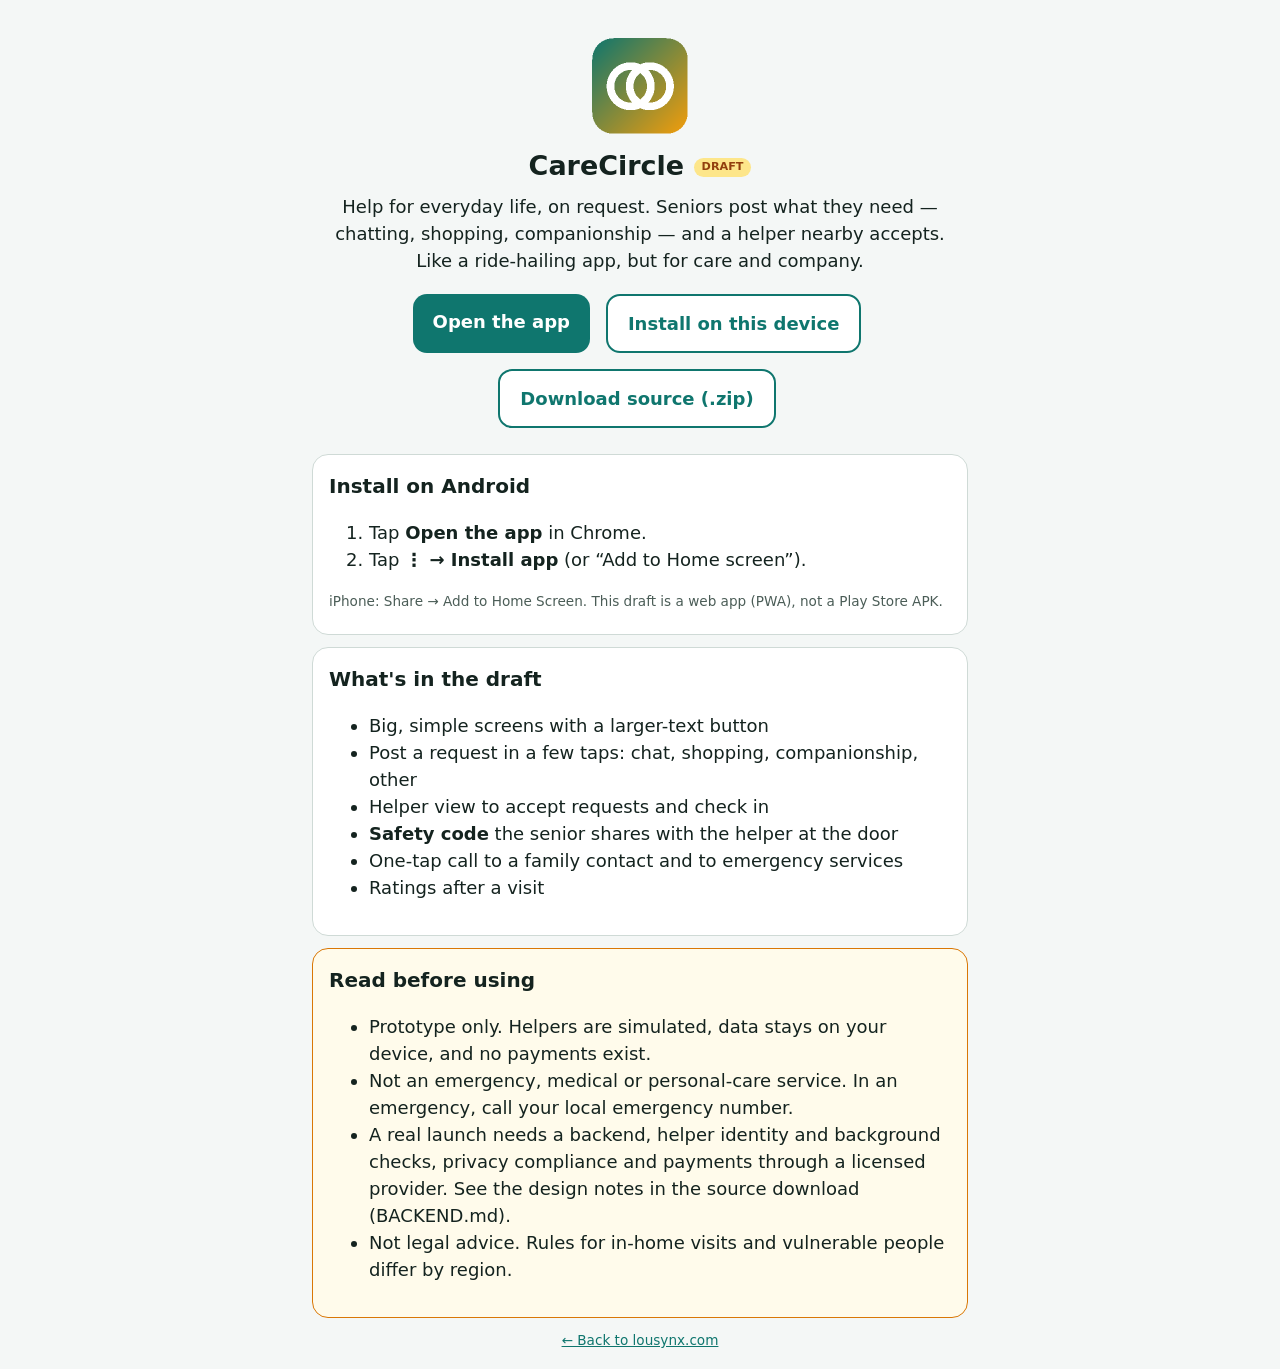
==== carecircle/index.html @ 21f4c28a "Add CareCircle draft app and second showcase card" ====
<!doctype html>
<html lang="en">
<head>
<meta charset="utf-8">
<meta name="viewport" content="width=device-width, initial-scale=1">
<meta name="theme-color" content="#0f766e">
<title>CareCircle (Draft) — Lousynx</title>
<link rel="manifest" href="manifest.webmanifest">
<link rel="icon" href="icon.svg" type="image/svg+xml">
<link rel="stylesheet" href="style.css">
</head>
<body>
<main>
  <section class="hero">
    <img src="icon-192.png" width="96" height="96" alt="CareCircle icon">
    <h1>CareCircle <span class="tag warn">DRAFT</span></h1>
    <p>Help for everyday life, on request. Seniors post what they need — chatting, shopping, companionship — and a helper nearby accepts. Like a ride-hailing app, but for care and company.</p>
    <div class="btnrow">
      <a class="btn" href="app.html">Open the app</a>
      <button id="install" class="btn ghost" hidden>Install on this device</button>
      <a class="btn ghost" href="carecircle-draft-source.zip" download>Download source (.zip)</a>
    </div>
  </section>

  <section class="card">
    <h2>Install on Android</h2>
    <ol>
      <li>Tap <b>Open the app</b> in Chrome.</li>
      <li>Tap <b>⋮ → Install app</b> (or “Add to Home screen”).</li>
    </ol>
    <p class="hint">iPhone: Share → Add to Home Screen. This draft is a web app (PWA), not a Play Store APK.</p>
  </section>

  <section class="card">
    <h2>What's in the draft</h2>
    <ul>
      <li>Big, simple screens with a larger-text button</li>
      <li>Post a request in a few taps: chat, shopping, companionship, other</li>
      <li>Helper view to accept requests and check in</li>
      <li><b>Safety code</b> the senior shares with the helper at the door</li>
      <li>One-tap call to a family contact and to emergency services</li>
      <li>Ratings after a visit</li>
    </ul>
  </section>

  <section class="card warnbox">
    <h2>Read before using</h2>
    <ul>
      <li>Prototype only. Helpers are simulated, data stays on your device, and no payments exist.</li>
      <li>Not an emergency, medical or personal-care service. In an emergency, call your local emergency number.</li>
      <li>A real launch needs a backend, helper identity and background checks, privacy compliance and payments through a licensed provider. See the design notes in the source download (BACKEND.md).</li>
      <li>Not legal advice. Rules for in-home visits and vulnerable people differ by region.</li>
    </ul>
  </section>
  <p class="hint" style="text-align:center"><a href="../">← Back to lousynx.com</a></p>
</main>
<script>
let d;addEventListener('beforeinstallprompt',e=>{e.preventDefault();d=e;const b=document.getElementById('install');b.hidden=false;b.onclick=async()=>{d.prompt();await d.userChoice;b.hidden=true}});
if('serviceWorker' in navigator)navigator.serviceWorker.register('sw.js').catch(()=>{});
</script>
</body>
</html>
---- carecircle/style.css ----
:root{--bg:#f4f7f6;--card:#fff;--ink:#14231f;--mute:#4b5d57;--brand:#0f766e;--line:#cfdad6;--red:#b91c1c;--warn:#92400e;--fs:18px}
*{box-sizing:border-box}
html,body{margin:0}
body{font:var(--fs)/1.5 system-ui,-apple-system,Segoe UI,Roboto,sans-serif;background:var(--bg);color:var(--ink)}
body.big{--fs:23px}
.appbody{padding:60px 0 84px}
.top{position:fixed;inset:0 0 auto 0;height:54px;display:flex;align-items:center;gap:10px;padding:0 14px;background:var(--brand);color:#fff;z-index:5}
.top strong{font-size:1.05rem}
.top .btn{margin-left:auto}.top .btn+.btn{margin-left:0}
.roles{display:flex;gap:8px;max-width:680px;margin:0 auto;padding:10px 12px 0}
.roles button{flex:1;padding:12px;border-radius:12px;border:2px solid var(--brand);background:#fff;color:var(--brand);font:inherit;font-weight:700;cursor:pointer}
.roles button[aria-pressed=true]{background:var(--brand);color:#fff}
main{max-width:680px;margin:0 auto;padding:12px}
.pad{padding:4px 4px 0}
.card{background:var(--card);border:1px solid var(--line);border-radius:16px;padding:16px;margin-bottom:12px}
.card.danger{border:2px solid var(--red)}
h2{margin:0 0 8px;font-size:1.25rem}h3{margin:0 0 6px}
p{margin:.4rem 0}
.hint,small{color:var(--mute);font-size:.85rem}
small{display:block}
.err{color:var(--red);font-weight:600}
.tag{display:inline-block;font-size:.7rem;padding:1px 8px;border-radius:999px;background:#e2e8e6;color:var(--mute);vertical-align:middle}
.tag.warn{background:#fde68a;color:var(--warn)}
label{display:block;margin:10px 0;font-weight:600}
input,select,textarea{display:block;width:100%;margin-top:6px;padding:12px;border-radius:12px;border:2px solid var(--line);background:#fff;color:var(--ink);font:inherit}
input:focus,select:focus,textarea:focus,button:focus-visible,a:focus-visible{outline:3px solid #f59e0b;outline-offset:2px}
.btn{background:var(--brand);color:#fff;border:0;padding:14px 20px;border-radius:14px;font:inherit;font-weight:700;cursor:pointer;text-decoration:none;display:inline-block;margin:6px 6px 0 0;min-height:48px}
.btn.sm{padding:8px 12px;min-height:0;font-size:.85rem;margin:0}
.btn.big{display:block;width:100%;text-align:center;font-size:1.1rem;padding:18px}
.btn.red{background:var(--red)}
.btn.ghost{background:#fff;color:var(--brand);border:2px solid var(--brand)}
.top .btn.ghost{background:transparent;color:#fff;border-color:#fff}
.grid{display:grid;grid-template-columns:1fr 1fr;gap:10px}
.tile{display:flex;flex-direction:column;align-items:center;gap:4px;text-align:center;padding:18px 10px;border-radius:16px;border:2px solid var(--line);background:#fff;font:inherit;color:var(--ink);cursor:pointer}
.tile .ico{font-size:2.2rem}.tile:hover{border-color:var(--brand)}
ul.plain{list-style:none;padding:0;margin:8px 0}
.acts{margin-top:10px}
.code{background:#ecfdf5;border:2px dashed var(--brand);border-radius:12px;padding:12px;margin:8px 0}
.code b{font-size:1.8rem;letter-spacing:.3rem}
.rate .star{background:none;border:0;font-size:2rem;color:#d97706;cursor:pointer;padding:2px 4px}
nav{position:fixed;inset:auto 0 0 0;display:flex;background:#fff;border-top:2px solid var(--line);z-index:5}
nav button{flex:1;padding:8px 2px;background:none;border:0;color:var(--mute);font:inherit;font-size:.78rem;cursor:pointer;display:flex;flex-direction:column;align-items:center}
nav button span{font-size:1.4rem}
nav button[aria-current=page]{color:var(--brand);font-weight:700;border-top:3px solid var(--brand)}
#toast{position:fixed;left:50%;bottom:92px;transform:translateX(-50%);background:#111d;color:#fff;padding:10px 16px;border-radius:999px;z-index:9;max-width:90%}
a{color:var(--brand)}
.hero{text-align:center;padding:26px 12px}
.hero h1{margin:.2em 0}
.btnrow{display:flex;gap:10px;flex-wrap:wrap;justify-content:center;margin-top:14px}
.warnbox{border-color:#d97706;background:#fffbeb}
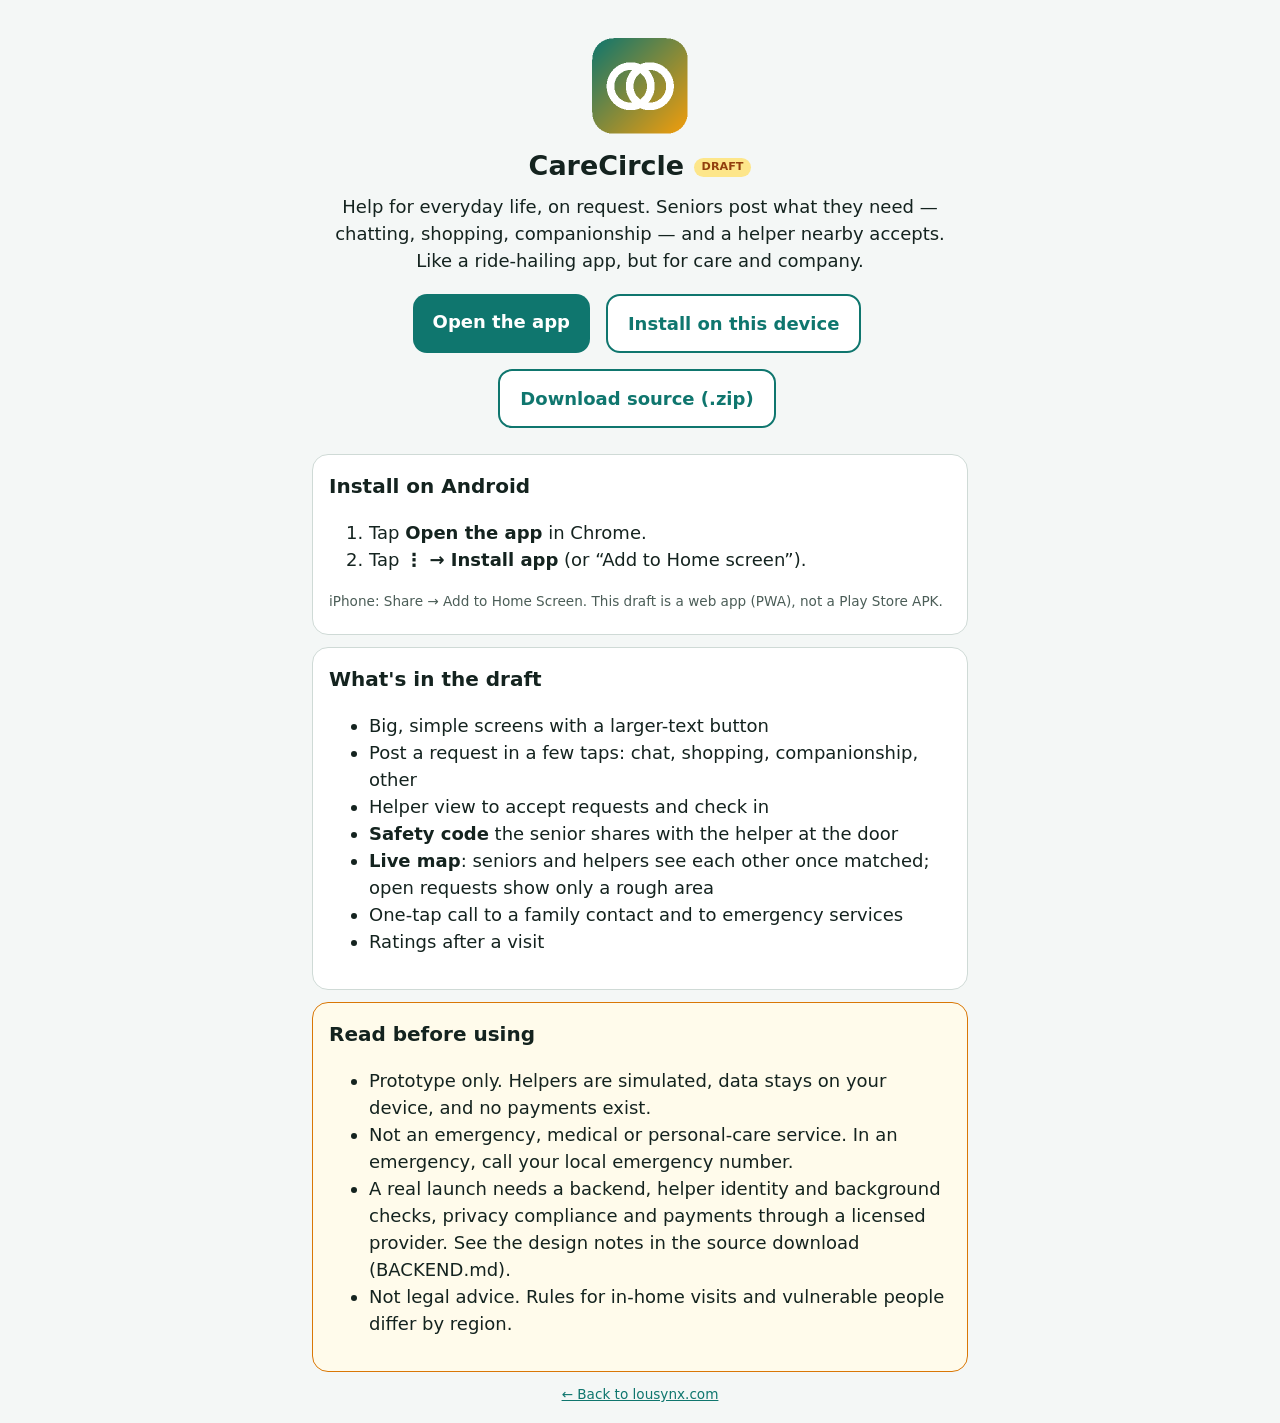
==== commit ead95a1f: "CareCircle: add live map with privacy-preserving location sharing" ====
--- a/carecircle/index.html
+++ b/carecircle/index.html
@@ -38,6 +38,7 @@
       <li>Post a request in a few taps: chat, shopping, companionship, other</li>
       <li>Helper view to accept requests and check in</li>
       <li><b>Safety code</b> the senior shares with the helper at the door</li>
+      <li><b>Live map</b>: seniors and helpers see each other once matched; open requests show only a rough area</li>
       <li>One-tap call to a family contact and to emergency services</li>
       <li>Ratings after a visit</li>
     </ul>
--- a/carecircle/style.css
+++ b/carecircle/style.css
@@ -44,6 +44,13 @@
 nav button[aria-current=page]{color:var(--brand);font-weight:700;border-top:3px solid var(--brand)}
 #toast{position:fixed;left:50%;bottom:92px;transform:translateX(-50%);background:#111d;color:#fff;padding:10px 16px;border-radius:999px;z-index:9;max-width:90%}
 a{color:var(--brand)}
+#map{height:52vh;min-height:300px;border-radius:14px;border:2px solid var(--line);margin:10px 0;z-index:0}
+.legend{font-size:.8rem;color:var(--mute);display:flex;flex-wrap:wrap;gap:4px 12px;align-items:center;margin-bottom:6px}
+.dot{display:inline-block;width:12px;height:12px;border-radius:50%;margin-right:4px;vertical-align:middle}
+.dot.me{background:#2563eb}.dot.helper{background:#16a34a}.dot.senior{background:#ea580c}.dot.area{background:#ea580c33;border:2px solid #ea580c}
+label.check{display:flex;align-items:center;gap:12px}
+label.check input{width:28px;height:28px;margin:0;flex:none}
+nav button{font-size:.7rem}
 .hero{text-align:center;padding:26px 12px}
 .hero h1{margin:.2em 0}
 .btnrow{display:flex;gap:10px;flex-wrap:wrap;justify-content:center;margin-top:14px}
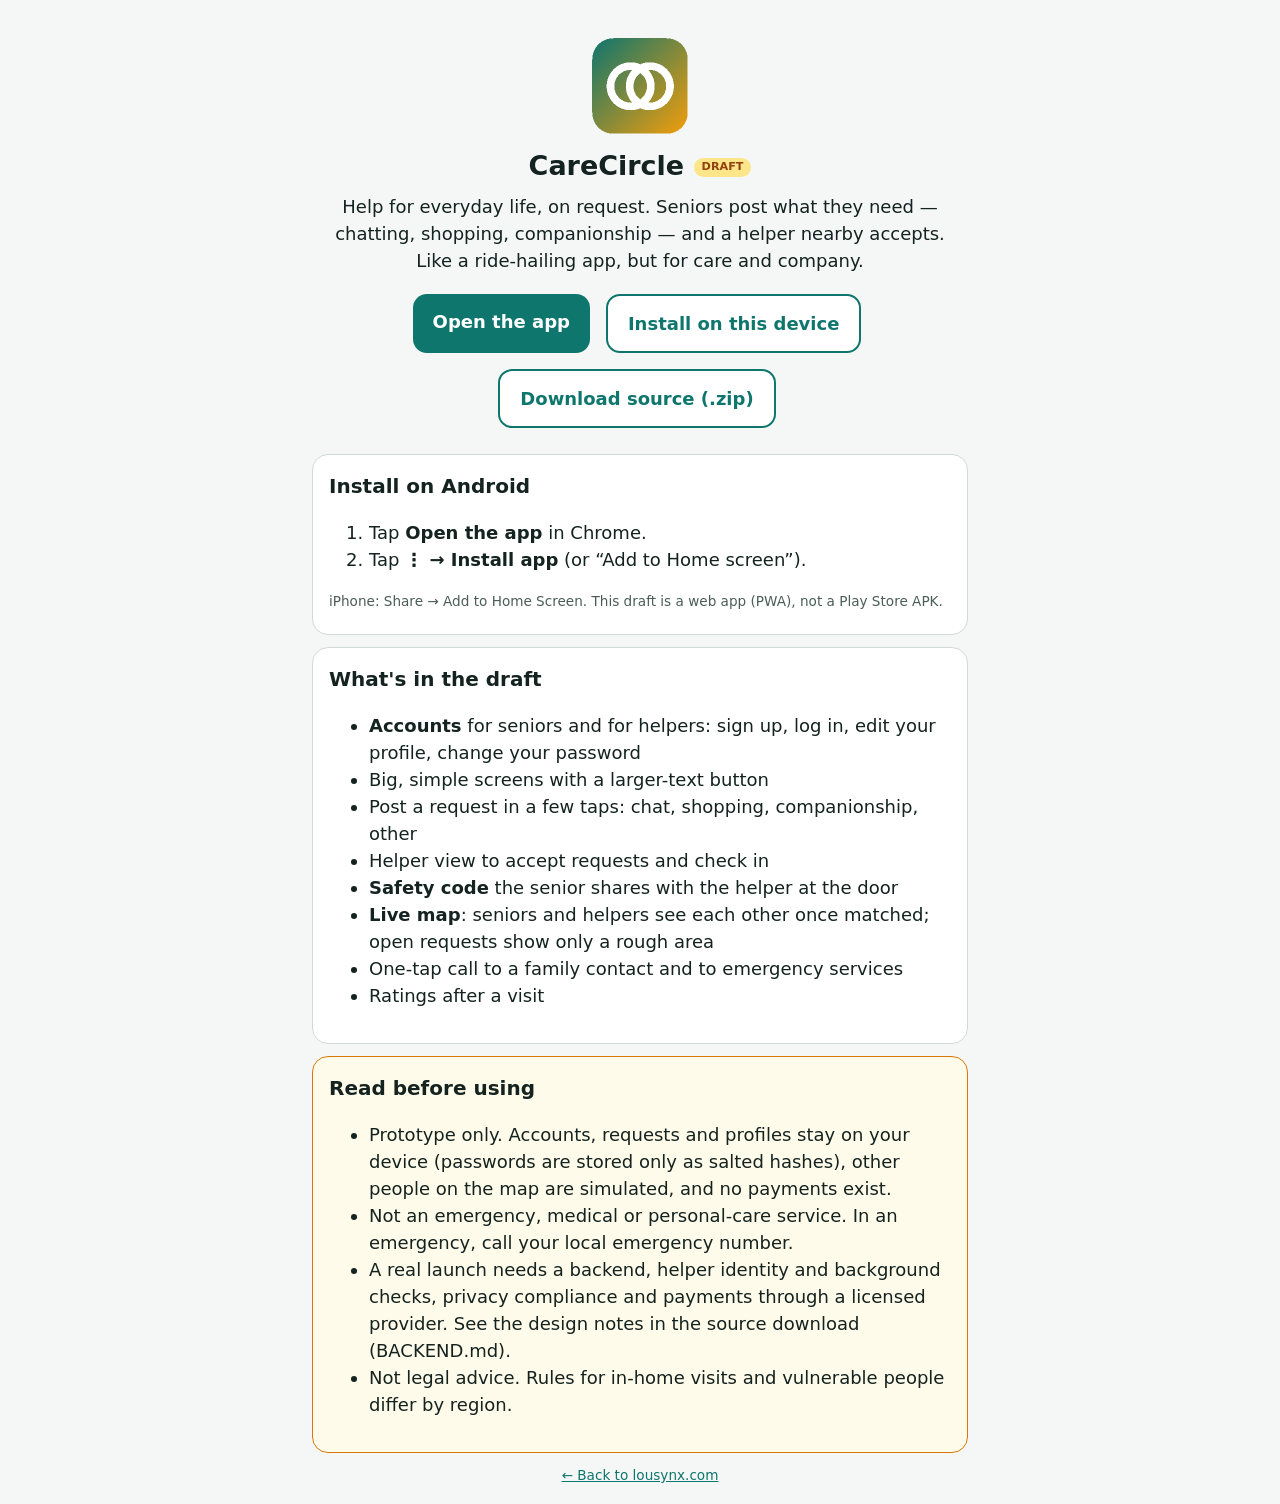
==== commit 3d6f1cfa: "CareCircle: add registration, login and editable profiles for seniors and helpers" ====
--- a/carecircle/index.html
+++ b/carecircle/index.html
@@ -34,6 +34,7 @@
   <section class="card">
     <h2>What's in the draft</h2>
     <ul>
+      <li><b>Accounts</b> for seniors and for helpers: sign up, log in, edit your profile, change your password</li>
       <li>Big, simple screens with a larger-text button</li>
       <li>Post a request in a few taps: chat, shopping, companionship, other</li>
       <li>Helper view to accept requests and check in</li>
@@ -47,7 +48,7 @@
   <section class="card warnbox">
     <h2>Read before using</h2>
     <ul>
-      <li>Prototype only. Helpers are simulated, data stays on your device, and no payments exist.</li>
+      <li>Prototype only. Accounts, requests and profiles stay on your device (passwords are stored only as salted hashes), other people on the map are simulated, and no payments exist.</li>
       <li>Not an emergency, medical or personal-care service. In an emergency, call your local emergency number.</li>
       <li>A real launch needs a backend, helper identity and background checks, privacy compliance and payments through a licensed provider. See the design notes in the source download (BACKEND.md).</li>
       <li>Not legal advice. Rules for in-home visits and vulnerable people differ by region.</li>
--- a/carecircle/style.css
+++ b/carecircle/style.css
@@ -55,3 +55,22 @@
 .hero h1{margin:.2em 0}
 .btnrow{display:flex;gap:10px;flex-wrap:wrap;justify-content:center;margin-top:14px}
 .warnbox{border-color:#d97706;background:#fffbeb}
+
+/* accounts & profile */
+.seg{display:flex;gap:6px;margin-bottom:10px}
+.seg button{flex:1;padding:12px;border-radius:12px;border:2px solid var(--brand);background:#fff;color:var(--brand);font:inherit;font-weight:700;cursor:pointer}
+.seg button[aria-selected=true]{background:var(--brand);color:#fff}
+fieldset{border:0;padding:0;margin:8px 0}
+legend{font-weight:700;margin-bottom:6px;padding:0}
+.rolecard{display:block;margin:8px 0}
+.rolecard input{position:absolute;opacity:0;width:1px;height:1px}
+.rolecard span{display:block;border:2px solid var(--line);border-radius:14px;padding:12px;background:#fff;cursor:pointer}
+.rolecard input:checked+span{border-color:var(--brand);background:#ecfdf5}
+.rolecard input:focus-visible+span{outline:3px solid #f59e0b;outline-offset:2px}
+.prof{display:flex;gap:14px;align-items:center}
+.avatar{flex:none;width:64px;height:64px;border-radius:50%;background:var(--brand);color:#fff;display:flex;align-items:center;justify-content:center;font-size:1.5rem;font-weight:700}
+.btn.danger{color:var(--red);border-color:var(--red)}
+details summary{cursor:pointer}
+fieldset.svc label.check{margin:6px 0;font-weight:500}
+p.err:empty{display:none}
+.ok{color:#047857;font-weight:600}
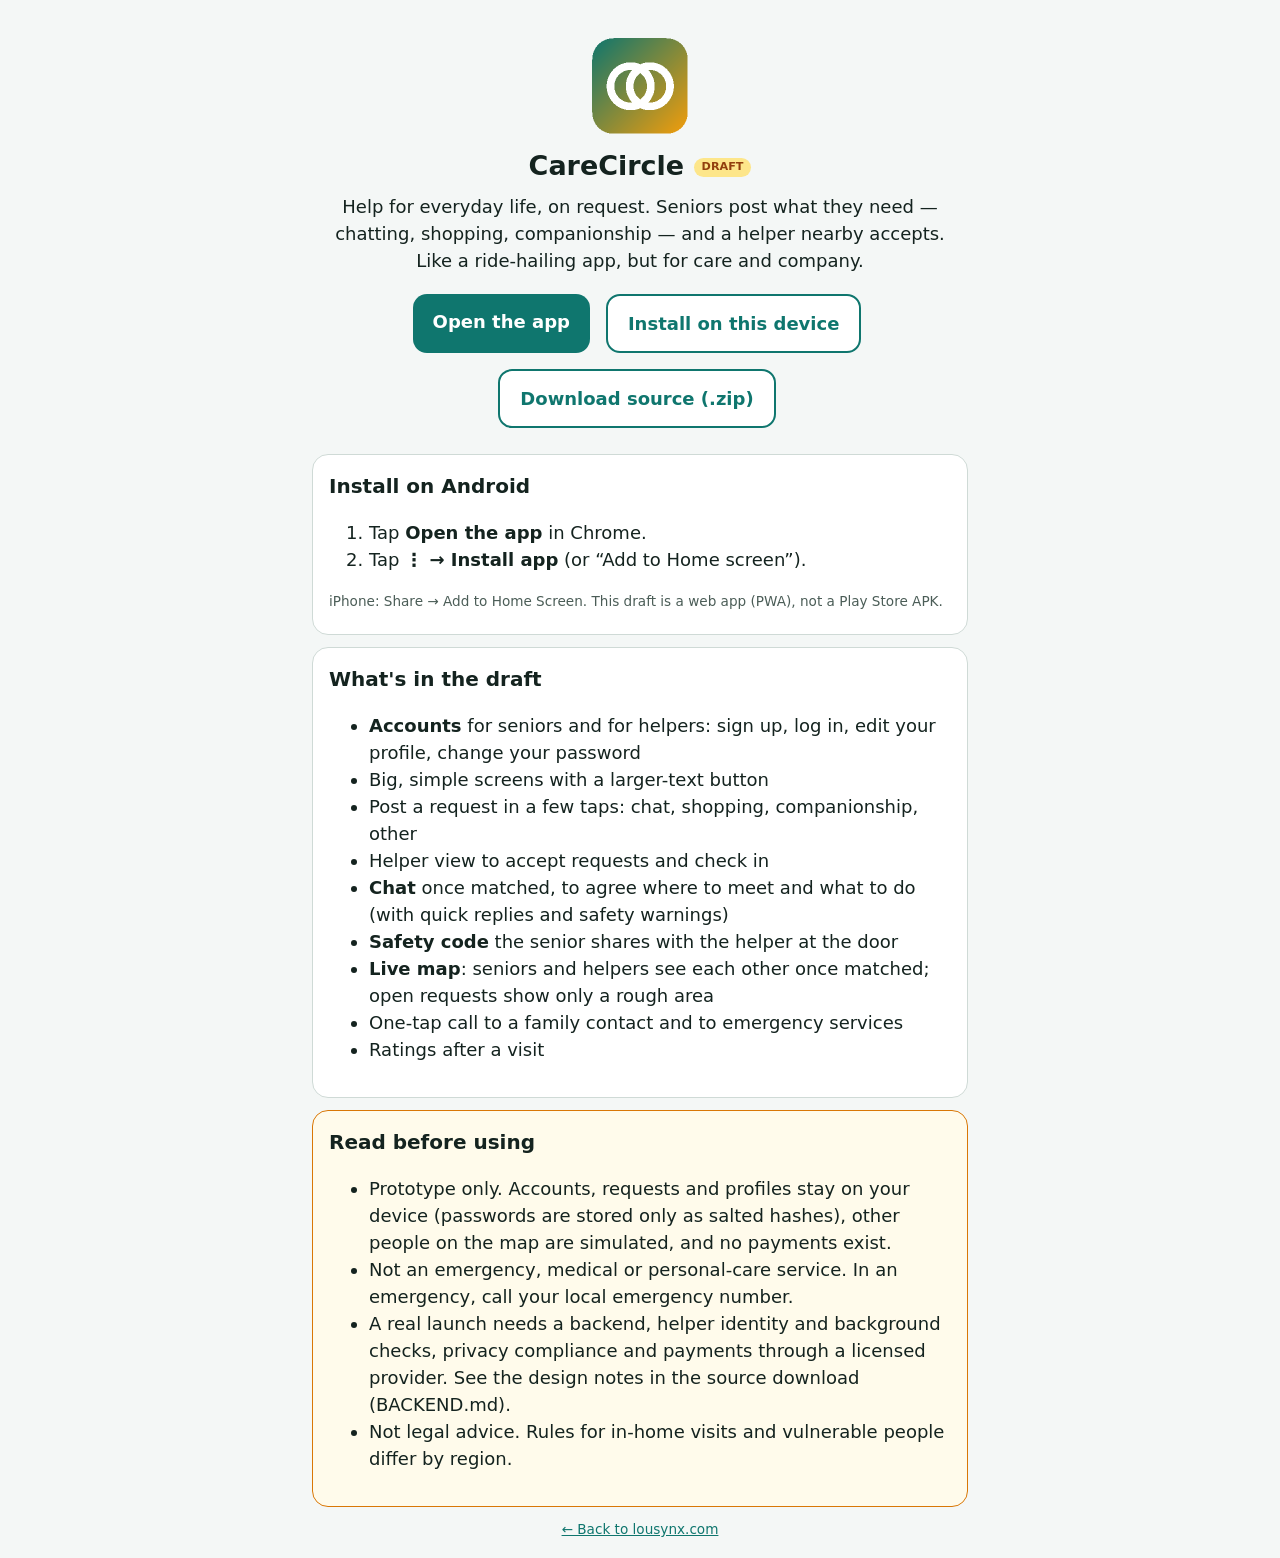
==== commit e3c37345: "CareCircle: add in-app chat between matched seniors and helpers" ====
--- a/carecircle/index.html
+++ b/carecircle/index.html
@@ -38,6 +38,7 @@
       <li>Big, simple screens with a larger-text button</li>
       <li>Post a request in a few taps: chat, shopping, companionship, other</li>
       <li>Helper view to accept requests and check in</li>
+      <li><b>Chat</b> once matched, to agree where to meet and what to do (with quick replies and safety warnings)</li>
       <li><b>Safety code</b> the senior shares with the helper at the door</li>
       <li><b>Live map</b>: seniors and helpers see each other once matched; open requests show only a rough area</li>
       <li>One-tap call to a family contact and to emergency services</li>
--- a/carecircle/style.css
+++ b/carecircle/style.css
@@ -74,3 +74,21 @@
 fieldset.svc label.check{margin:6px 0;font-weight:500}
 p.err:empty{display:none}
 .ok{color:#047857;font-weight:600}
+
+/* chat */
+.chat .chathead{display:flex;gap:12px;align-items:center;margin-bottom:6px}
+.chat h2{margin:0}
+.hint.safe{background:#fffbeb;border:1px solid #fcd34d;border-radius:10px;padding:8px 10px}
+.chatlog{list-style:none;margin:10px 0;padding:10px;height:42vh;min-height:220px;overflow-y:auto;background:#f1f5f4;border-radius:14px;display:flex;flex-direction:column;gap:8px}
+.bubble{max-width:82%;padding:10px 12px;border-radius:16px;word-wrap:break-word;overflow-wrap:anywhere}
+.bubble small{display:block;margin-top:2px;opacity:.75}
+.bubble.me{align-self:flex-end;background:var(--brand);color:#fff;border-bottom-right-radius:4px}
+.bubble.me small{color:#d1fae5}
+.bubble.them{align-self:flex-start;background:#fff;border:1px solid var(--line);border-bottom-left-radius:4px}
+.chatlog .empty{align-self:center;margin:auto}
+.chips{display:flex;gap:6px;overflow-x:auto;padding:4px 0 8px}
+.chip{flex:none;border:2px solid var(--line);background:#fff;color:var(--ink);padding:8px 12px;border-radius:999px;font:inherit;font-size:.85rem;cursor:pointer}
+.chip:hover{border-color:var(--brand)}
+.badge{display:inline-block;background:#dc2626;color:#fff;border-radius:999px;font-size:.72rem;font-style:normal;padding:0 7px;margin-left:4px;vertical-align:middle;line-height:1.5}
+nav button span{position:relative}
+.sr{position:absolute;width:1px;height:1px;overflow:hidden;clip:rect(0 0 0 0)}
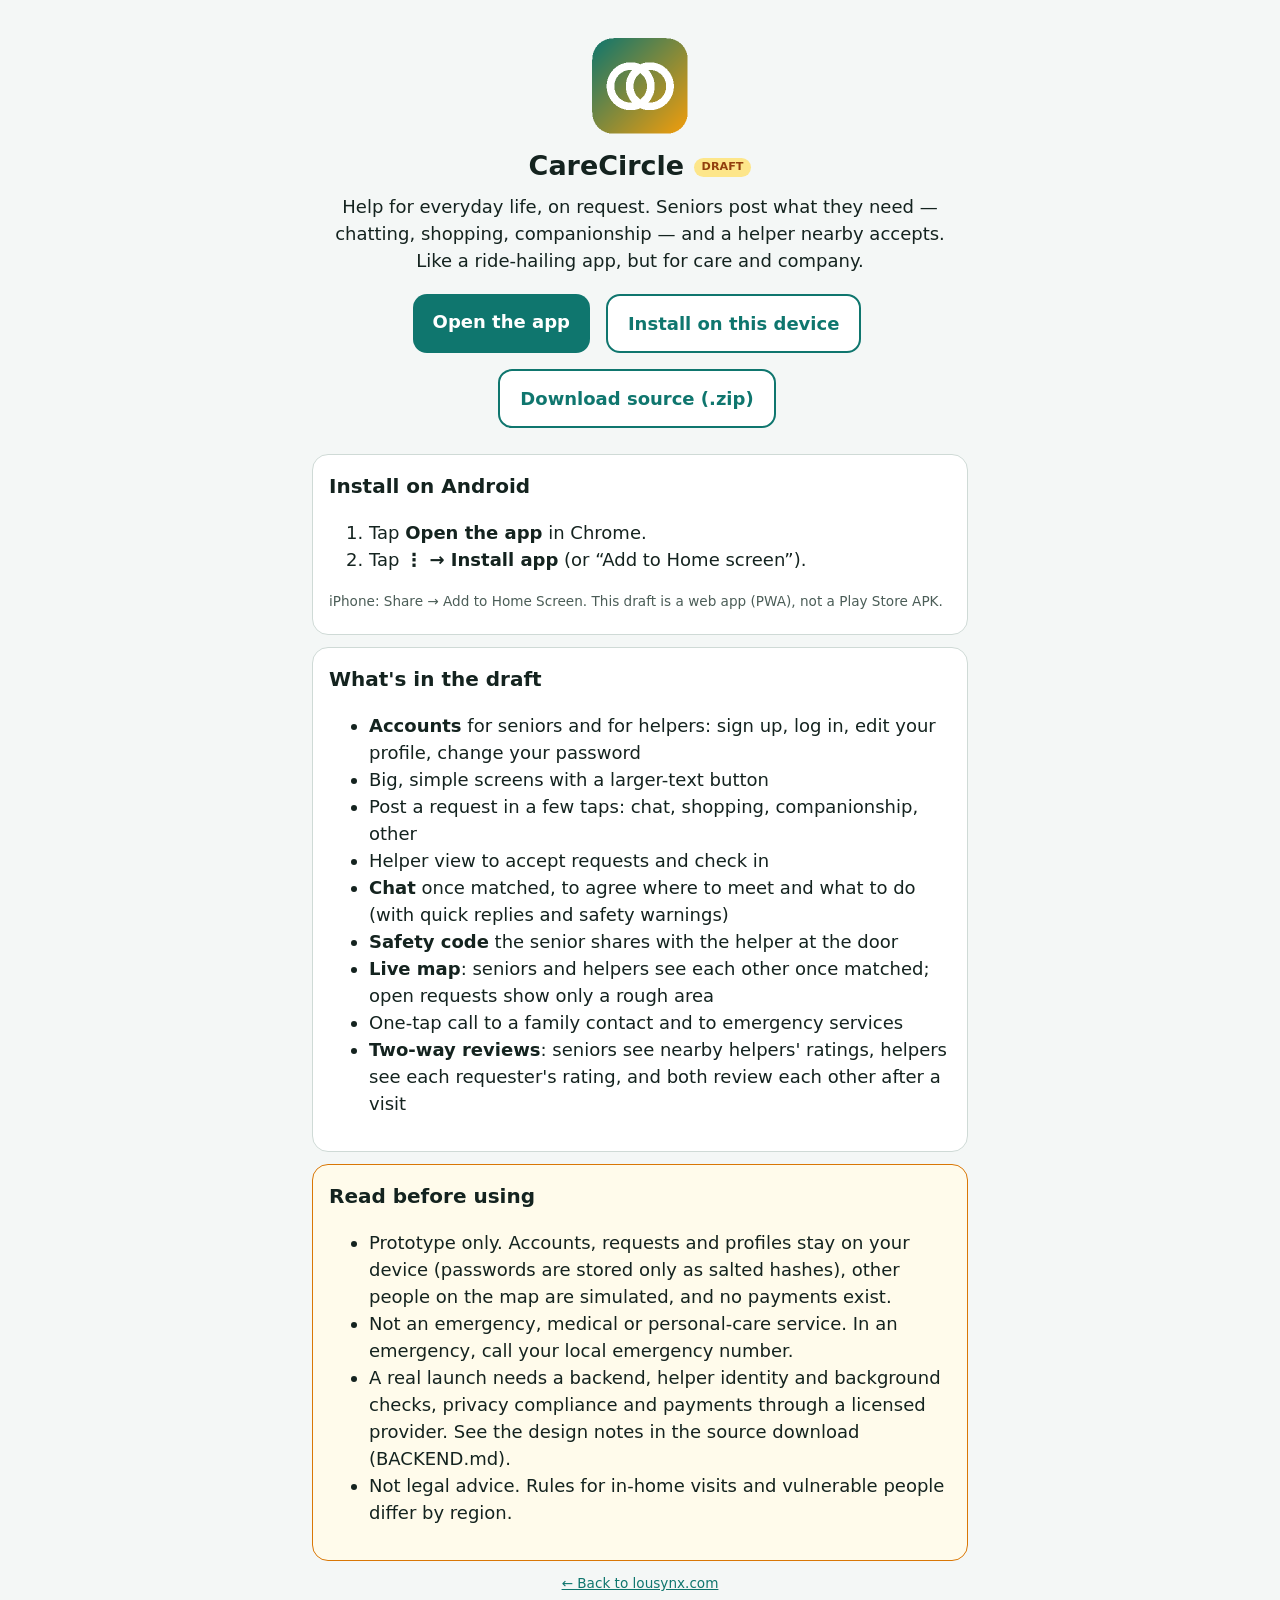
==== commit bcce4037: "CareCircle: add two-way reviews (helper ratings for seniors, requester ratings for helpers)" ====
--- a/carecircle/index.html
+++ b/carecircle/index.html
@@ -42,7 +42,7 @@
       <li><b>Safety code</b> the senior shares with the helper at the door</li>
       <li><b>Live map</b>: seniors and helpers see each other once matched; open requests show only a rough area</li>
       <li>One-tap call to a family contact and to emergency services</li>
-      <li>Ratings after a visit</li>
+      <li><b>Two-way reviews</b>: seniors see nearby helpers' ratings, helpers see each requester's rating, and both review each other after a visit</li>
     </ul>
   </section>
 
--- a/carecircle/style.css
+++ b/carecircle/style.css
@@ -92,3 +92,21 @@
 .badge{display:inline-block;background:#dc2626;color:#fff;border-radius:999px;font-size:.72rem;font-style:normal;padding:0 7px;margin-left:4px;vertical-align:middle;line-height:1.5}
 nav button span{position:relative}
 .sr{position:absolute;width:1px;height:1px;overflow:hidden;clip:rect(0 0 0 0)}
+
+/* reviews */
+.rating{font-weight:700;color:#b45309;white-space:nowrap}
+.rating small{color:var(--mute);font-weight:500}
+.rating.new{font-weight:600;color:var(--mute)}
+.stars{color:#d97706;letter-spacing:1px}
+.helper .hrow{display:flex;gap:8px;align-items:center;flex-wrap:wrap}
+.reviews{list-style:none;margin:8px 0 0;padding:0}
+.reviews li{padding:8px 0;border-top:1px solid var(--line)}
+form.rv fieldset{border:2px solid var(--line);border-radius:14px;padding:12px;margin:10px 0 0}
+.starpick{display:inline-flex;flex-direction:row-reverse;position:relative}
+.starpick input{position:absolute;opacity:0;width:1px;height:1px}
+.starpick label{font-size:2.4rem;line-height:1;color:#cbd5d1;cursor:pointer;padding:0 3px;margin:0}
+.starpick input:checked~label,.starpick label:hover,.starpick label:hover~label{color:#d97706}
+.starpick input:focus-visible+label{outline:3px solid #f59e0b;border-radius:6px}
+.tagpick{display:flex;flex-wrap:wrap;gap:6px;margin:8px 0}
+.tagpick .chip{display:inline-flex;align-items:center;gap:6px;margin:0;font-weight:500}
+.tagpick .chip input{width:18px;height:18px;margin:0}
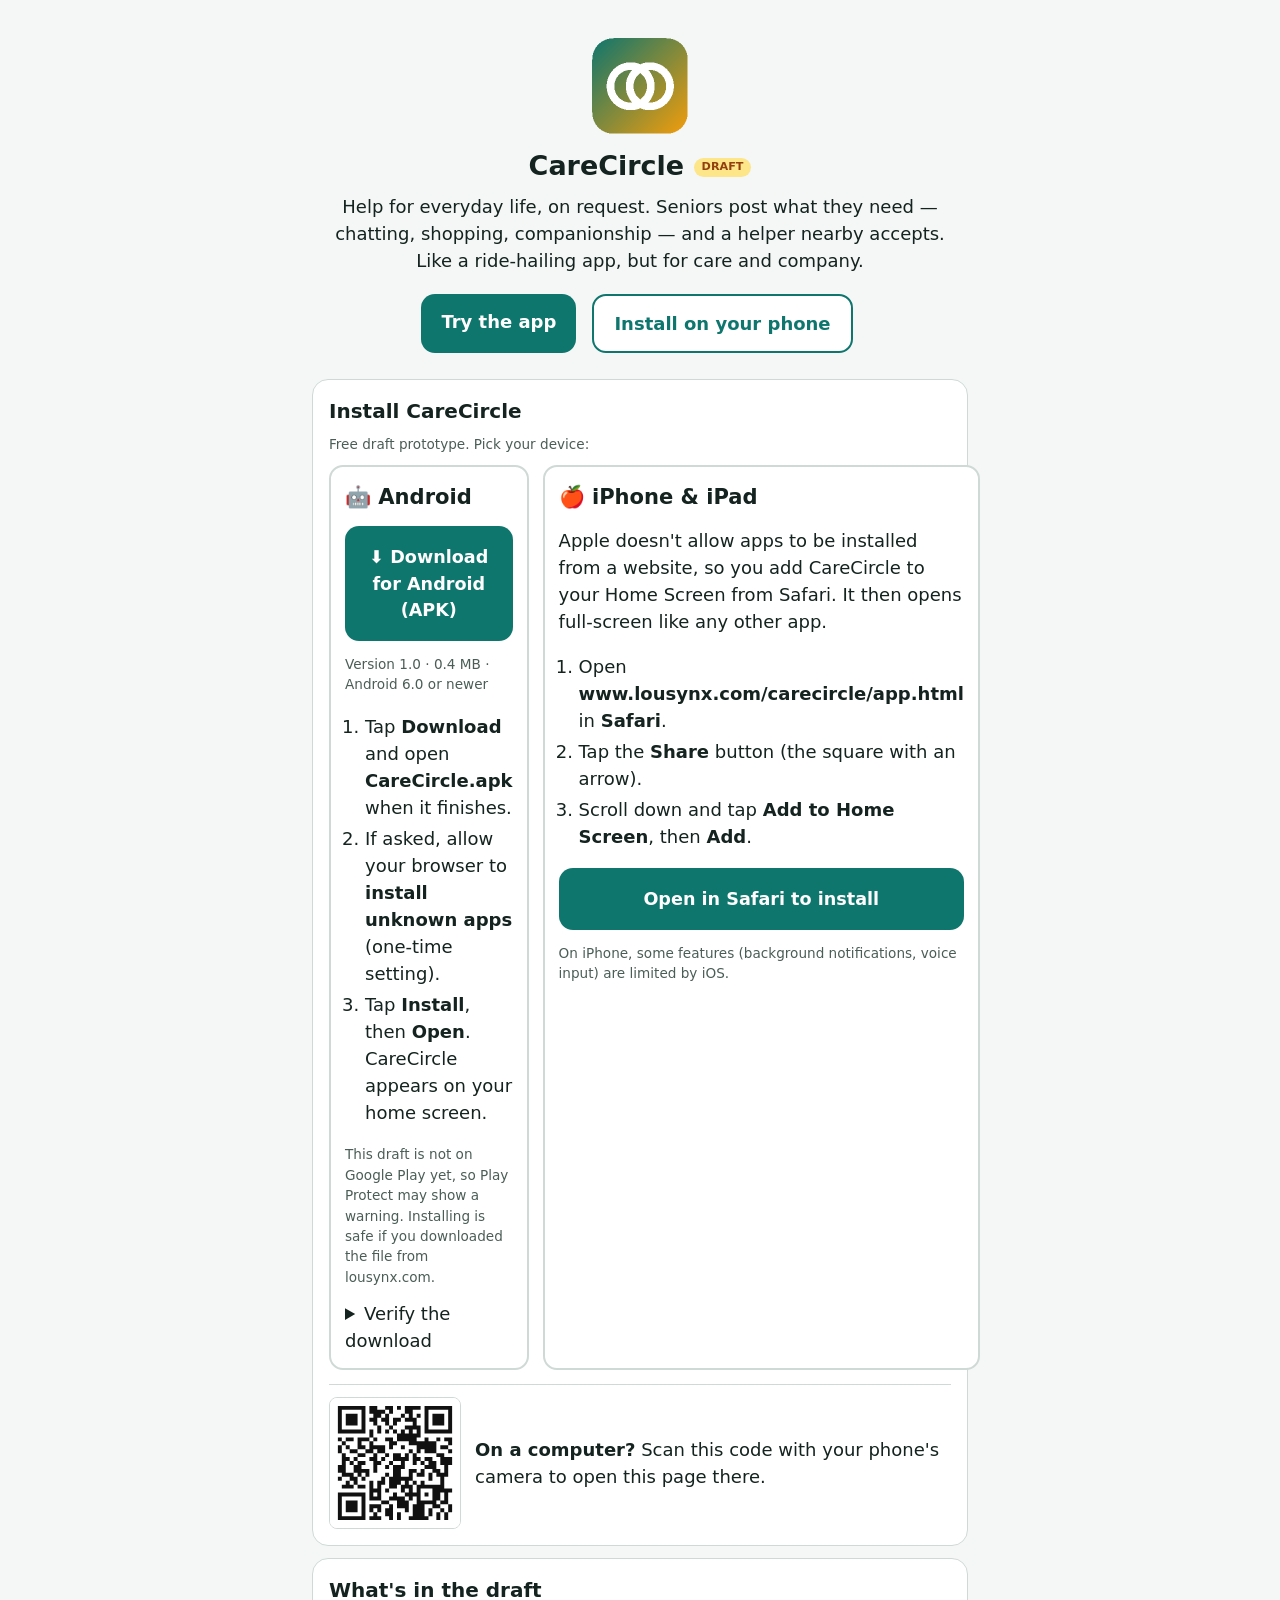
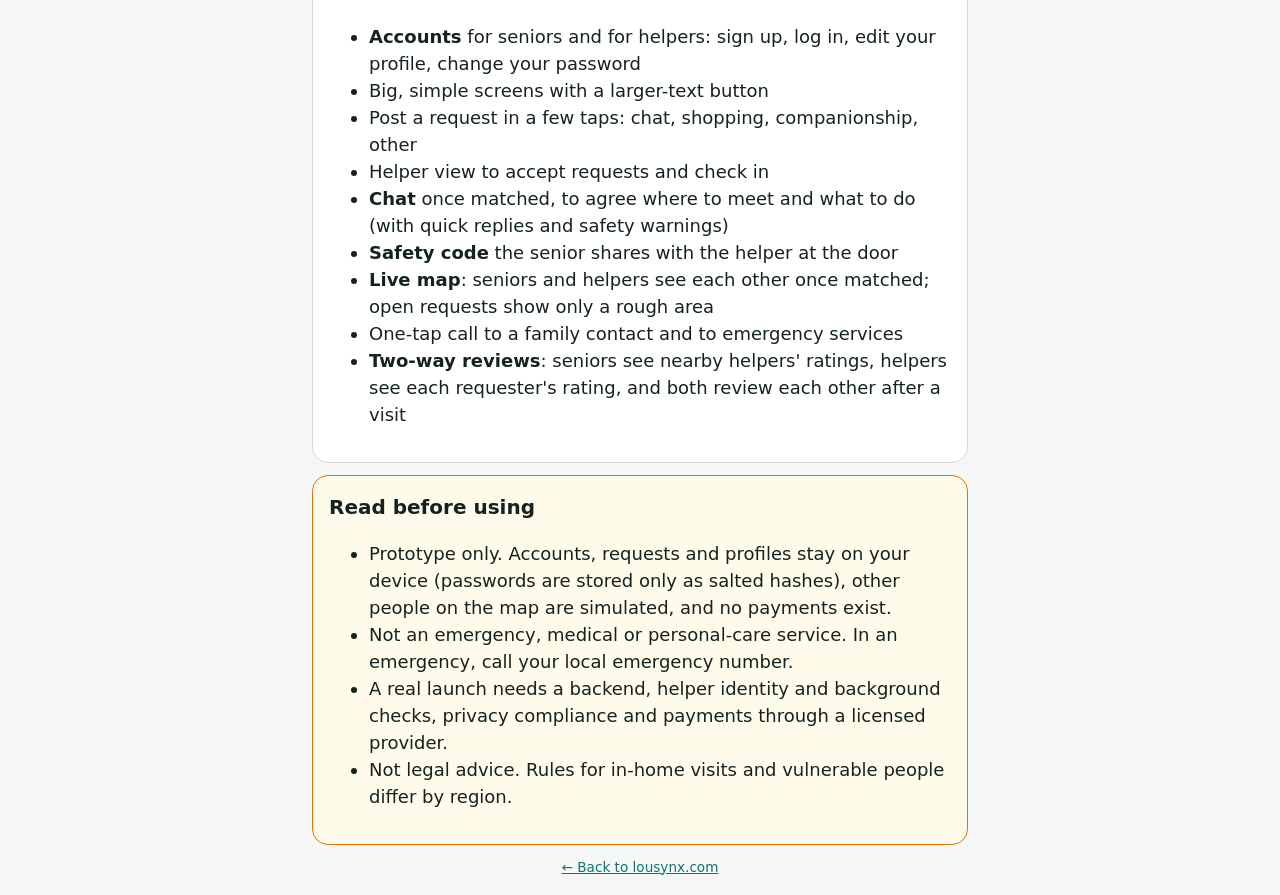
==== commit aec988f2: "Add Android APK installers and iPhone Home Screen install guides for the three showcase apps; remove" ====
--- a/carecircle/index.html
+++ b/carecircle/index.html
@@ -6,6 +6,11 @@
 <meta name="theme-color" content="#0f766e">
 <title>CareCircle (Draft) — Lousynx</title>
 <link rel="manifest" href="manifest.webmanifest">
+<meta name="mobile-web-app-capable" content="yes">
+<meta name="apple-mobile-web-app-capable" content="yes">
+<meta name="apple-mobile-web-app-title" content="CareCircle">
+<meta name="apple-mobile-web-app-status-bar-style" content="default">
+<link rel="apple-touch-icon" href="apple-touch-icon.png">
 <link rel="icon" href="icon.svg" type="image/svg+xml">
 <link rel="stylesheet" href="style.css">
 </head>
@@ -16,19 +21,41 @@
     <h1>CareCircle <span class="tag warn">DRAFT</span></h1>
     <p>Help for everyday life, on request. Seniors post what they need — chatting, shopping, companionship — and a helper nearby accepts. Like a ride-hailing app, but for care and company.</p>
     <div class="btnrow">
-      <a class="btn" href="app.html">Open the app</a>
-      <button id="install" class="btn ghost" hidden>Install on this device</button>
-      <a class="btn ghost" href="carecircle-draft-source.zip" download>Download source (.zip)</a>
+      <a class="btn" href="app.html">Try the app</a>
+      <a class="btn ghost" href="#install">Install on your phone</a>
+      <button id="install" class="btn ghost" hidden>Install from this browser</button>
     </div>
   </section>
 
-  <section class="card">
-    <h2>Install on Android</h2>
-    <ol>
-      <li>Tap <b>Open the app</b> in Chrome.</li>
-      <li>Tap <b>⋮ → Install app</b> (or “Add to Home screen”).</li>
-    </ol>
-    <p class="hint">iPhone: Share → Add to Home Screen. This draft is a web app (PWA), not a Play Store APK.</p>
+  <section class="card" id="install">
+    <h2>Install CareCircle</h2>
+    <p class="hint">Free draft prototype. Pick your device:</p>
+    <div class="install-grid">
+      <div class="inst" id="inst-android">
+        <h3>🤖 Android</h3>
+        <a class="btn big" href="../downloads/CareCircle.apk" download>⬇ Download for Android (APK)</a>
+        <p class="hint">Version 1.0 · 0.4 MB · Android 6.0 or newer</p>
+        <ol>
+          <li>Tap <b>Download</b> and open <b>CareCircle.apk</b> when it finishes.</li>
+          <li>If asked, allow your browser to <b>install unknown apps</b> (one-time setting).</li>
+          <li>Tap <b>Install</b>, then <b>Open</b>. CareCircle appears on your home screen.</li>
+        </ol>
+        <p class="hint">This draft is not on Google Play yet, so Play Protect may show a warning. Installing is safe if you downloaded the file from lousynx.com.</p>
+        <details><summary>Verify the download</summary><p class="hint">SHA-256:<br><code class="sha">302825840f1ed633c230ee662ec865ab84ef75892d3422136010ad2b316373a6</code></p></details>
+      </div>
+      <div class="inst" id="inst-ios">
+        <h3>🍎 iPhone &amp; iPad</h3>
+        <p>Apple doesn't allow apps to be installed from a website, so you add CareCircle to your Home Screen from Safari. It then opens full-screen like any other app.</p>
+        <ol>
+          <li>Open <b>www.lousynx.com/carecircle/app.html</b> in <b>Safari</b>.</li>
+          <li>Tap the <b>Share</b> button (the square with an arrow).</li>
+          <li>Scroll down and tap <b>Add to Home Screen</b>, then <b>Add</b>.</li>
+        </ol>
+        <a class="btn big" href="app.html">Open in Safari to install</a>
+        <p class="hint">On iPhone, some features (background notifications, voice input) are limited by iOS.</p>
+      </div>
+    </div>
+    <div class="qr"><img src="qr.svg" width="132" height="132" alt="QR code that opens this page"><p><b>On a computer?</b> Scan this code with your phone's camera to open this page there.</p></div>
   </section>
 
   <section class="card">
@@ -51,13 +78,14 @@
     <ul>
       <li>Prototype only. Accounts, requests and profiles stay on your device (passwords are stored only as salted hashes), other people on the map are simulated, and no payments exist.</li>
       <li>Not an emergency, medical or personal-care service. In an emergency, call your local emergency number.</li>
-      <li>A real launch needs a backend, helper identity and background checks, privacy compliance and payments through a licensed provider. See the design notes in the source download (BACKEND.md).</li>
+      <li>A real launch needs a backend, helper identity and background checks, privacy compliance and payments through a licensed provider.</li>
       <li>Not legal advice. Rules for in-home visits and vulnerable people differ by region.</li>
     </ul>
   </section>
   <p class="hint" style="text-align:center"><a href="../">← Back to lousynx.com</a></p>
 </main>
 <script>
+document.body.dataset.os=/android/i.test(navigator.userAgent)?"android":(/iphone|ipad|ipod/i.test(navigator.userAgent)||(navigator.platform==="MacIntel"&&navigator.maxTouchPoints>1))?"ios":"other";
 let d;addEventListener('beforeinstallprompt',e=>{e.preventDefault();d=e;const b=document.getElementById('install');b.hidden=false;b.onclick=async()=>{d.prompt();await d.userChoice;b.hidden=true}});
 if('serviceWorker' in navigator)navigator.serviceWorker.register('sw.js').catch(()=>{});
 </script>
--- a/carecircle/style.css
+++ b/carecircle/style.css
@@ -1,5 +1,6 @@
 :root{--bg:#f4f7f6;--card:#fff;--ink:#14231f;--mute:#4b5d57;--brand:#0f766e;--line:#cfdad6;--red:#b91c1c;--warn:#92400e;--fs:18px}
 *{box-sizing:border-box}
+[hidden]{display:none!important}
 html,body{margin:0}
 body{font:var(--fs)/1.5 system-ui,-apple-system,Segoe UI,Roboto,sans-serif;background:var(--bg);color:var(--ink)}
 body.big{--fs:23px}
@@ -110,3 +111,19 @@
 .tagpick{display:flex;flex-wrap:wrap;gap:6px;margin:8px 0}
 .tagpick .chip{display:inline-flex;align-items:center;gap:6px;margin:0;font-weight:500}
 .tagpick .chip input{width:18px;height:18px;margin:0}
+
+/* install section */
+.install-grid{display:grid;grid-template-columns:1fr 1fr;gap:14px;margin-top:10px}
+.inst{border:2px solid var(--line);border-radius:14px;padding:14px;background:#fff;display:flex;flex-direction:column}
+.inst h3{margin:0 0 8px}
+.inst ol{margin:8px 0 8px 20px;padding:0}.inst li{margin:4px 0}
+.inst .btn.big{margin:6px 0}
+.inst details{margin-top:auto;padding-top:6px}
+.sha{display:block;word-break:break-all;font-size:.72rem;color:#334155;background:#f1f5f9;border-radius:8px;padding:6px 8px;margin-top:4px}
+[data-os=android] #inst-android,[data-os=ios] #inst-ios{border-color:var(--brand);box-shadow:0 0 0 3px #0000000d}
+[data-os=ios] #inst-ios{order:-1}
+.qr{display:flex;gap:14px;align-items:center;margin-top:14px;padding-top:12px;border-top:1px solid var(--line)}
+.qr img{border:1px solid var(--line);border-radius:8px;background:#fff;flex:none}
+.qr p{margin:0}
+[data-os=android] .qr,[data-os=ios] .qr{display:none}
+@media (max-width:640px){.install-grid{grid-template-columns:1fr}}
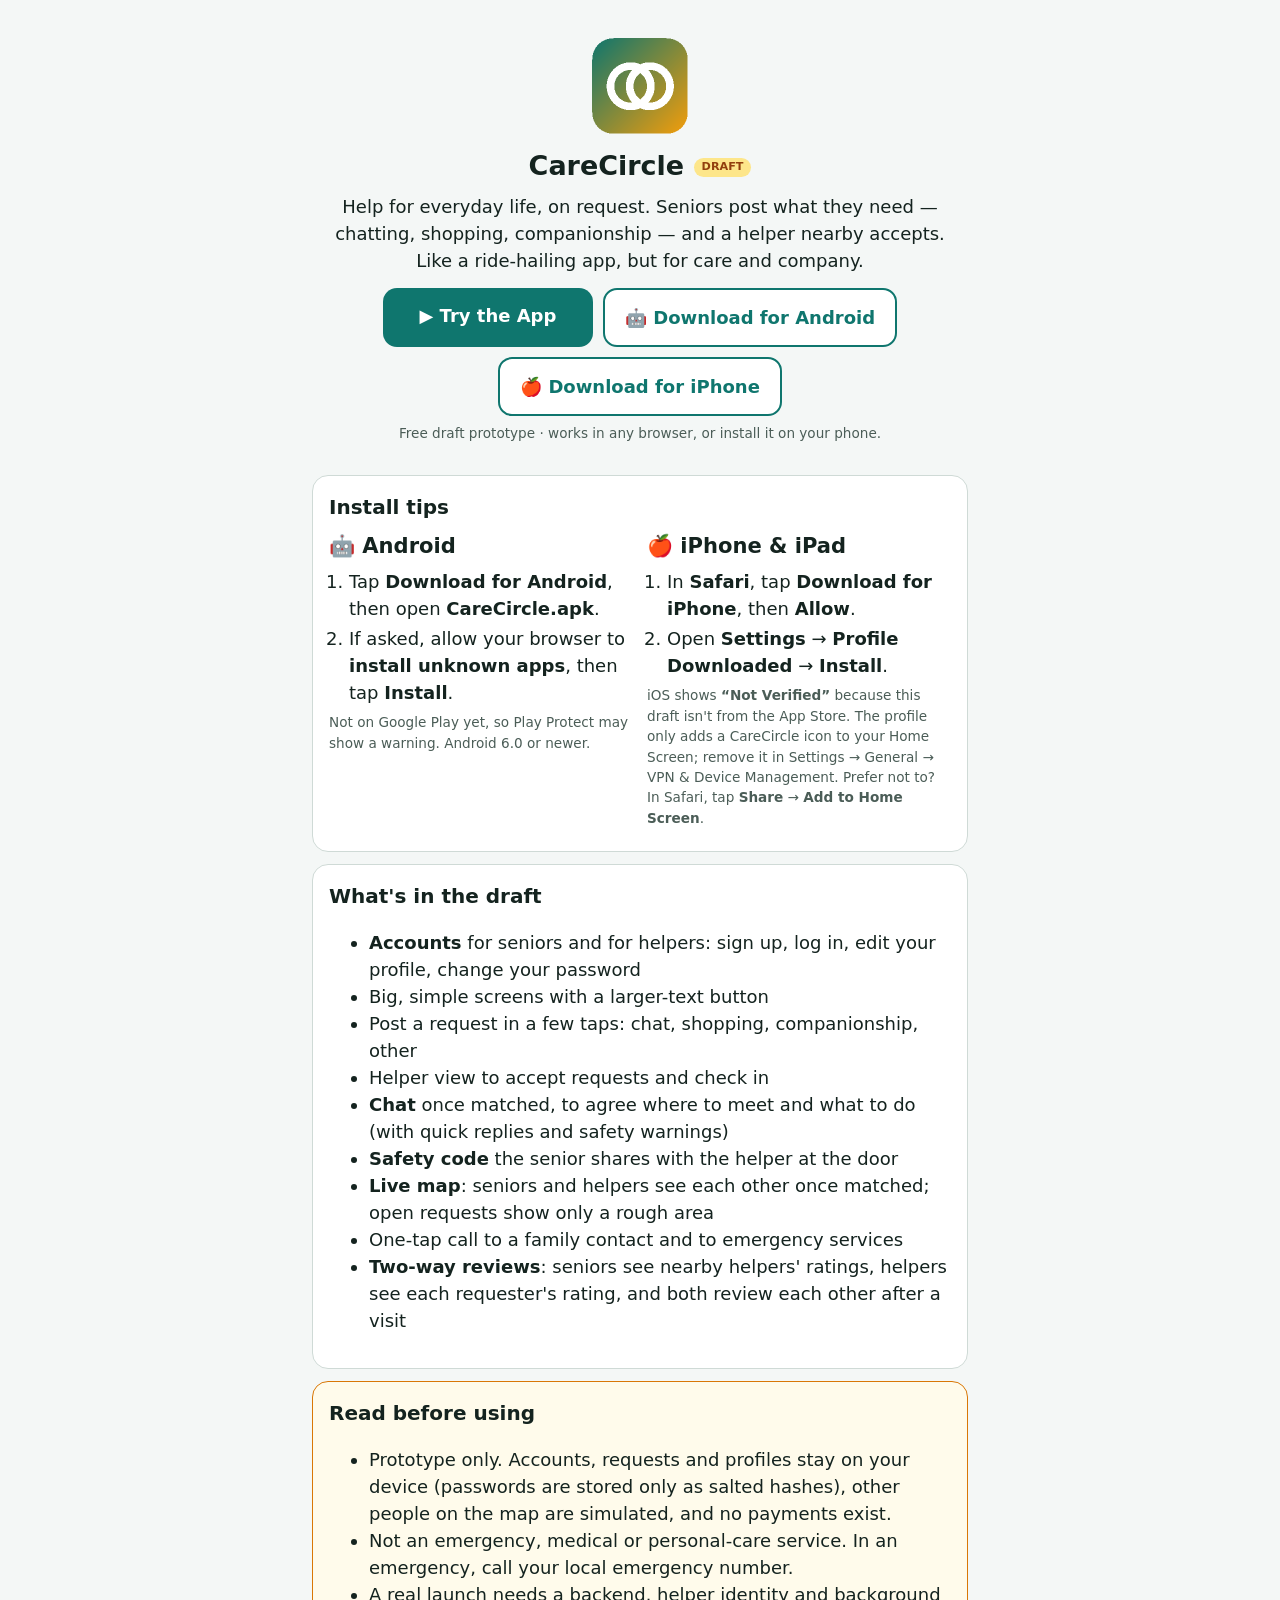
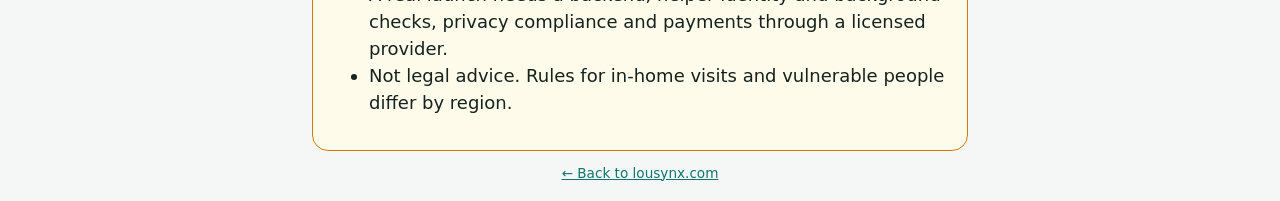
==== commit f198c29f: "Add iPhone installer profiles (Web Clip .mobileconfig); simplify app pages to Try / Android / iPhone" ====
--- a/carecircle/index.html
+++ b/carecircle/index.html
@@ -20,42 +20,26 @@
     <img src="icon-192.png" width="96" height="96" alt="CareCircle icon">
     <h1>CareCircle <span class="tag warn">DRAFT</span></h1>
     <p>Help for everyday life, on request. Seniors post what they need — chatting, shopping, companionship — and a helper nearby accepts. Like a ride-hailing app, but for care and company.</p>
-    <div class="btnrow">
-      <a class="btn" href="app.html">Try the app</a>
-      <a class="btn ghost" href="#install">Install on your phone</a>
-      <button id="install" class="btn ghost" hidden>Install from this browser</button>
+    <div class="btnrow three">
+      <a class="btn" href="app.html">▶ Try the App</a>
+      <a class="btn ghost dl" id="dl-android" href="../downloads/CareCircle.apk" download>🤖 Download for Android</a>
+      <a class="btn ghost dl" id="dl-ios" href="../downloads/CareCircle.mobileconfig">🍎 Download for iPhone</a>
     </div>
+    <p class="hint">Free draft prototype · works in any browser, or install it on your phone.</p>
   </section>
 
-  <section class="card" id="install">
-    <h2>Install CareCircle</h2>
-    <p class="hint">Free draft prototype. Pick your device:</p>
-    <div class="install-grid">
-      <div class="inst" id="inst-android">
-        <h3>🤖 Android</h3>
-        <a class="btn big" href="../downloads/CareCircle.apk" download>⬇ Download for Android (APK)</a>
-        <p class="hint">Version 1.0 · 0.4 MB · Android 6.0 or newer</p>
-        <ol>
-          <li>Tap <b>Download</b> and open <b>CareCircle.apk</b> when it finishes.</li>
-          <li>If asked, allow your browser to <b>install unknown apps</b> (one-time setting).</li>
-          <li>Tap <b>Install</b>, then <b>Open</b>. CareCircle appears on your home screen.</li>
-        </ol>
-        <p class="hint">This draft is not on Google Play yet, so Play Protect may show a warning. Installing is safe if you downloaded the file from lousynx.com.</p>
-        <details><summary>Verify the download</summary><p class="hint">SHA-256:<br><code class="sha">302825840f1ed633c230ee662ec865ab84ef75892d3422136010ad2b316373a6</code></p></details>
-      </div>
-      <div class="inst" id="inst-ios">
-        <h3>🍎 iPhone &amp; iPad</h3>
-        <p>Apple doesn't allow apps to be installed from a website, so you add CareCircle to your Home Screen from Safari. It then opens full-screen like any other app.</p>
-        <ol>
-          <li>Open <b>www.lousynx.com/carecircle/app.html</b> in <b>Safari</b>.</li>
-          <li>Tap the <b>Share</b> button (the square with an arrow).</li>
-          <li>Scroll down and tap <b>Add to Home Screen</b>, then <b>Add</b>.</li>
-        </ol>
-        <a class="btn big" href="app.html">Open in Safari to install</a>
-        <p class="hint">On iPhone, some features (background notifications, voice input) are limited by iOS.</p>
-      </div>
+  <section class="card tips" id="install">
+    <h2>Install tips</h2>
+    <div class="tipgrid">
+      <div id="tip-android"><h3>🤖 Android</h3>
+        <ol><li>Tap <b>Download for Android</b>, then open <b>CareCircle.apk</b>.</li>
+        <li>If asked, allow your browser to <b>install unknown apps</b>, then tap <b>Install</b>.</li></ol>
+        <p class="hint">Not on Google Play yet, so Play Protect may show a warning. Android 6.0 or newer.</p></div>
+      <div id="tip-ios"><h3>🍎 iPhone &amp; iPad</h3>
+        <ol><li>In <b>Safari</b>, tap <b>Download for iPhone</b>, then <b>Allow</b>.</li>
+        <li>Open <b>Settings</b> → <b>Profile Downloaded</b> → <b>Install</b>.</li></ol>
+        <p class="hint">iOS shows <b>“Not Verified”</b> because this draft isn't from the App Store. The profile only adds a CareCircle icon to your Home Screen; remove it in Settings → General → VPN &amp; Device Management. Prefer not to? In Safari, tap <b>Share</b> → <b>Add to Home Screen</b>.</p></div>
     </div>
-    <div class="qr"><img src="qr.svg" width="132" height="132" alt="QR code that opens this page"><p><b>On a computer?</b> Scan this code with your phone's camera to open this page there.</p></div>
   </section>
 
   <section class="card">
@@ -86,7 +70,6 @@
 </main>
 <script>
 document.body.dataset.os=/android/i.test(navigator.userAgent)?"android":(/iphone|ipad|ipod/i.test(navigator.userAgent)||(navigator.platform==="MacIntel"&&navigator.maxTouchPoints>1))?"ios":"other";
-let d;addEventListener('beforeinstallprompt',e=>{e.preventDefault();d=e;const b=document.getElementById('install');b.hidden=false;b.onclick=async()=>{d.prompt();await d.userChoice;b.hidden=true}});
 if('serviceWorker' in navigator)navigator.serviceWorker.register('sw.js').catch(()=>{});
 </script>
 </body>
--- a/carecircle/style.css
+++ b/carecircle/style.css
@@ -112,18 +112,12 @@
 .tagpick .chip{display:inline-flex;align-items:center;gap:6px;margin:0;font-weight:500}
 .tagpick .chip input{width:18px;height:18px;margin:0}
 
-/* install section */
-.install-grid{display:grid;grid-template-columns:1fr 1fr;gap:14px;margin-top:10px}
-.inst{border:2px solid var(--line);border-radius:14px;padding:14px;background:#fff;display:flex;flex-direction:column}
-.inst h3{margin:0 0 8px}
-.inst ol{margin:8px 0 8px 20px;padding:0}.inst li{margin:4px 0}
-.inst .btn.big{margin:6px 0}
-.inst details{margin-top:auto;padding-top:6px}
-.sha{display:block;word-break:break-all;font-size:.72rem;color:#334155;background:#f1f5f9;border-radius:8px;padding:6px 8px;margin-top:4px}
-[data-os=android] #inst-android,[data-os=ios] #inst-ios{border-color:var(--brand);box-shadow:0 0 0 3px #0000000d}
-[data-os=ios] #inst-ios{order:-1}
-.qr{display:flex;gap:14px;align-items:center;margin-top:14px;padding-top:12px;border-top:1px solid var(--line)}
-.qr img{border:1px solid var(--line);border-radius:8px;background:#fff;flex:none}
-.qr p{margin:0}
-[data-os=android] .qr,[data-os=ios] .qr{display:none}
-@media (max-width:640px){.install-grid{grid-template-columns:1fr}}
+/* download buttons + install tips */
+.btnrow.three{display:flex;flex-wrap:wrap;gap:10px;justify-content:center;margin-top:14px}
+.btnrow.three .btn{margin:0;min-width:210px;text-align:center}
+[data-os=android] #dl-android,[data-os=ios] #dl-ios{background:var(--brand);color:#fff;border-color:var(--brand)}
+.tipgrid{display:grid;grid-template-columns:1fr 1fr;gap:14px}
+.tipgrid h3{margin:0 0 6px}
+.tipgrid ol{margin:4px 0 6px 20px;padding:0}.tipgrid li{margin:3px 0}
+[data-os=ios] #tip-ios{order:-1}
+@media (max-width:640px){.tipgrid{grid-template-columns:1fr}.btnrow.three .btn{width:100%}}
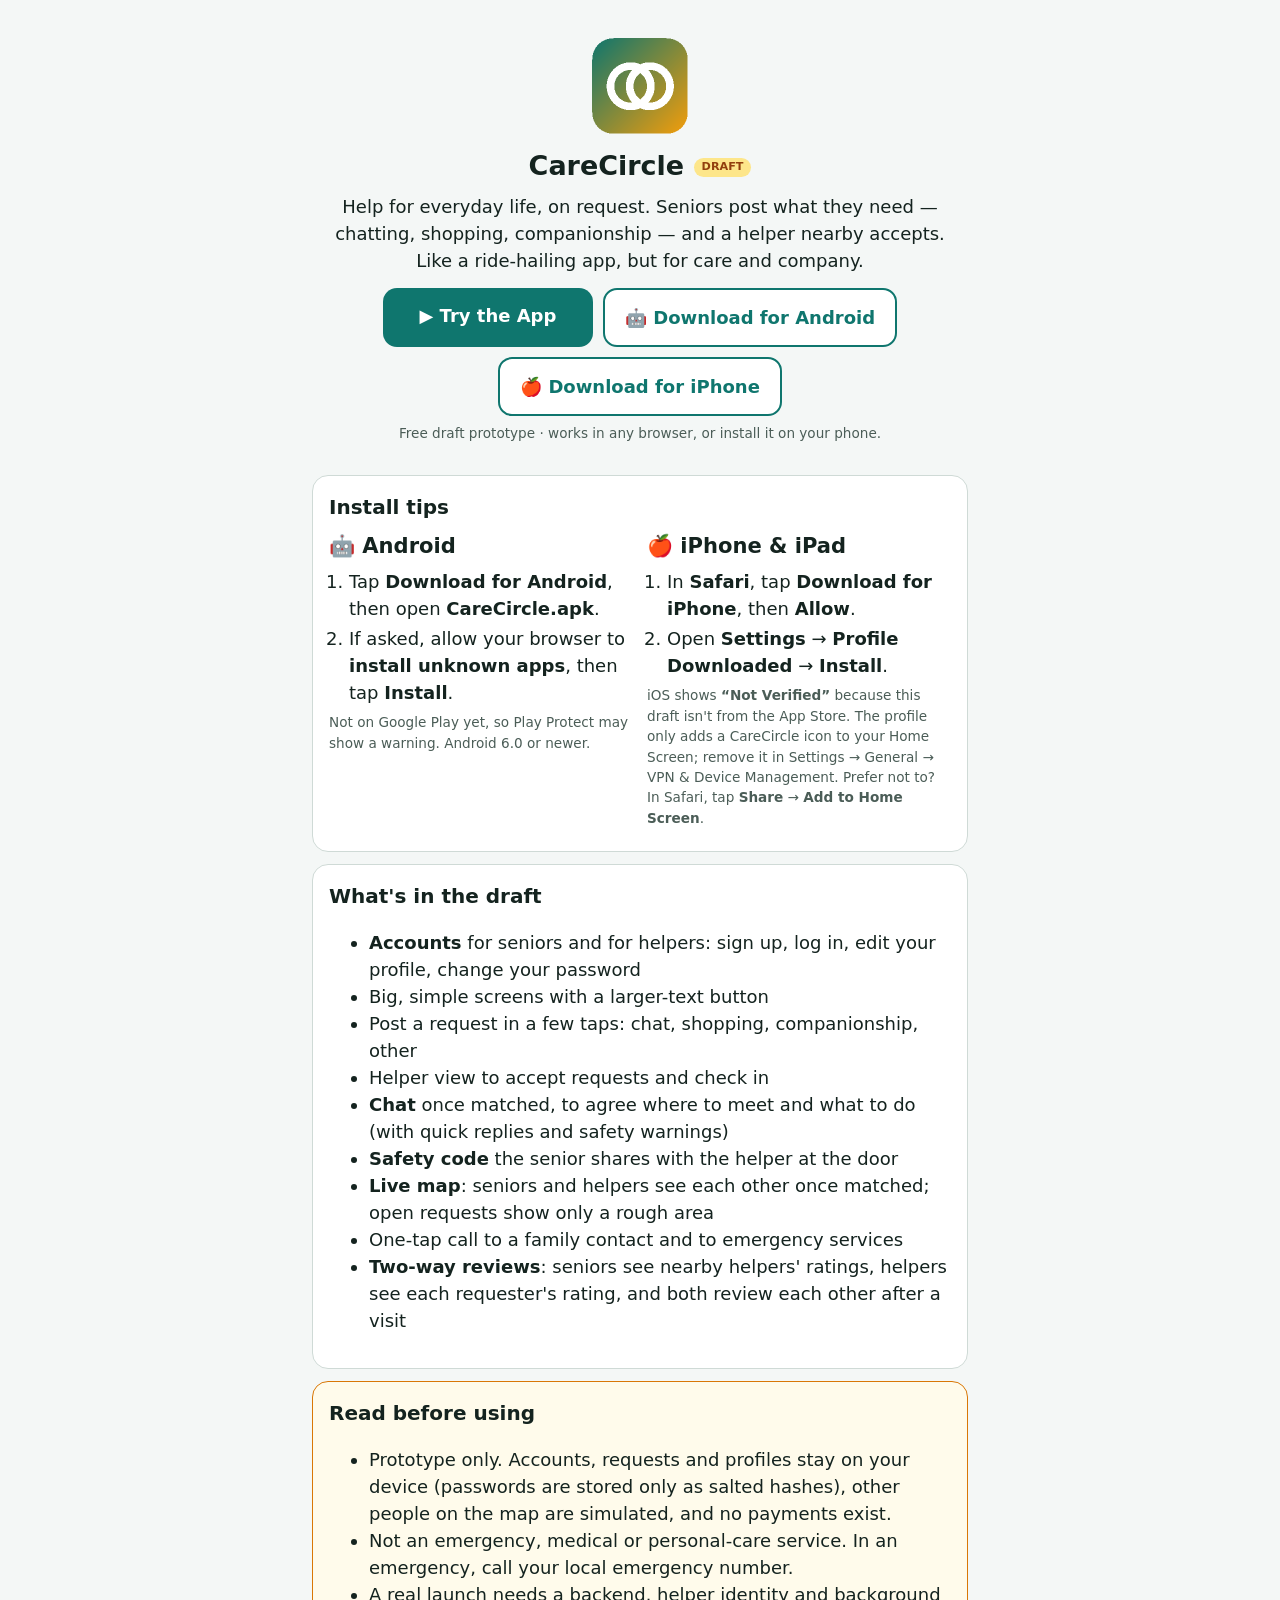
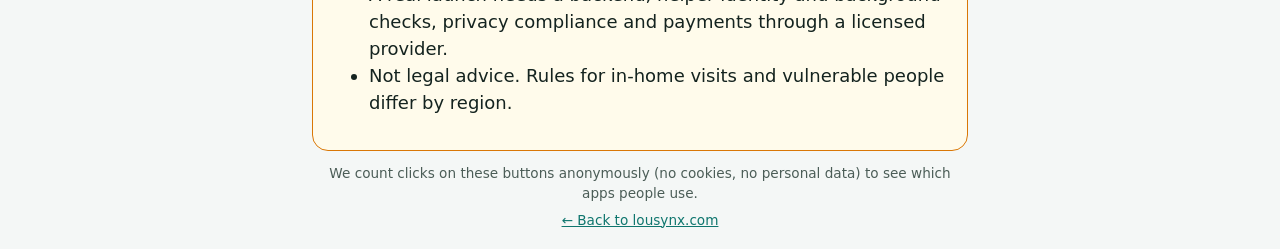
==== commit 2fab6871: "Add anonymous click counting hooks (inactive until the Apps Script endpoint is set)" ====
--- a/carecircle/index.html
+++ b/carecircle/index.html
@@ -21,9 +21,9 @@
     <h1>CareCircle <span class="tag warn">DRAFT</span></h1>
     <p>Help for everyday life, on request. Seniors post what they need — chatting, shopping, companionship — and a helper nearby accepts. Like a ride-hailing app, but for care and company.</p>
     <div class="btnrow three">
-      <a class="btn" href="app.html">▶ Try the App</a>
-      <a class="btn ghost dl" id="dl-android" href="../downloads/CareCircle.apk" download>🤖 Download for Android</a>
-      <a class="btn ghost dl" id="dl-ios" href="../downloads/CareCircle.mobileconfig">🍎 Download for iPhone</a>
+      <a class="btn" href="app.html" data-track="try" data-app="carecircle" data-src="page">▶ Try the App</a>
+      <a class="btn ghost dl" id="dl-android" href="../downloads/CareCircle.apk" download data-track="android" data-app="carecircle" data-src="page">🤖 Download for Android</a>
+      <a class="btn ghost dl" id="dl-ios" href="../downloads/CareCircle.mobileconfig" data-track="ios" data-app="carecircle" data-src="page">🍎 Download for iPhone</a>
     </div>
     <p class="hint">Free draft prototype · works in any browser, or install it on your phone.</p>
   </section>
@@ -66,11 +66,13 @@
       <li>Not legal advice. Rules for in-home visits and vulnerable people differ by region.</li>
     </ul>
   </section>
+  <p class="hint" style="text-align:center">We count clicks on these buttons anonymously (no cookies, no personal data) to see which apps people use.</p>
   <p class="hint" style="text-align:center"><a href="../">← Back to lousynx.com</a></p>
 </main>
 <script>
 document.body.dataset.os=/android/i.test(navigator.userAgent)?"android":(/iphone|ipad|ipod/i.test(navigator.userAgent)||(navigator.platform==="MacIntel"&&navigator.maxTouchPoints>1))?"ios":"other";
 if('serviceWorker' in navigator)navigator.serviceWorker.register('sw.js').catch(()=>{});
 </script>
+<script src="../track.js" defer></script>
 </body>
 </html>
